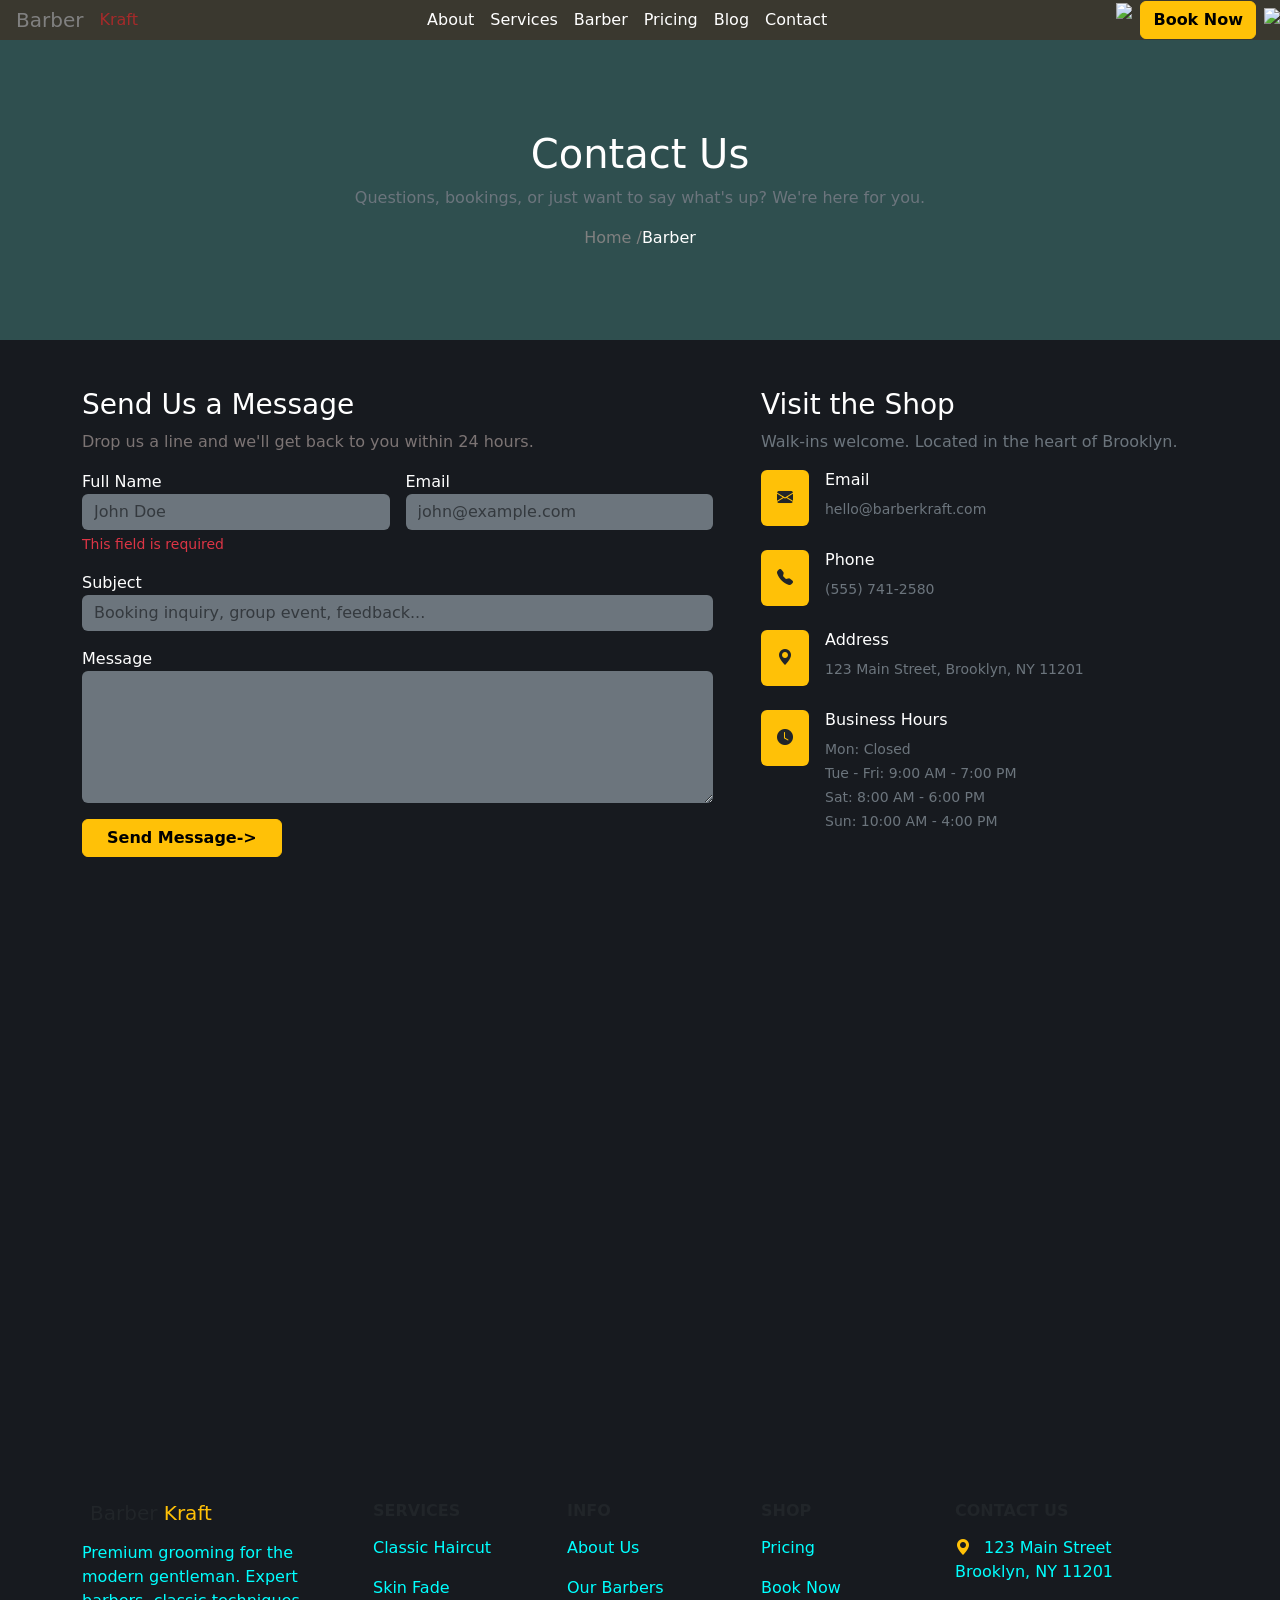
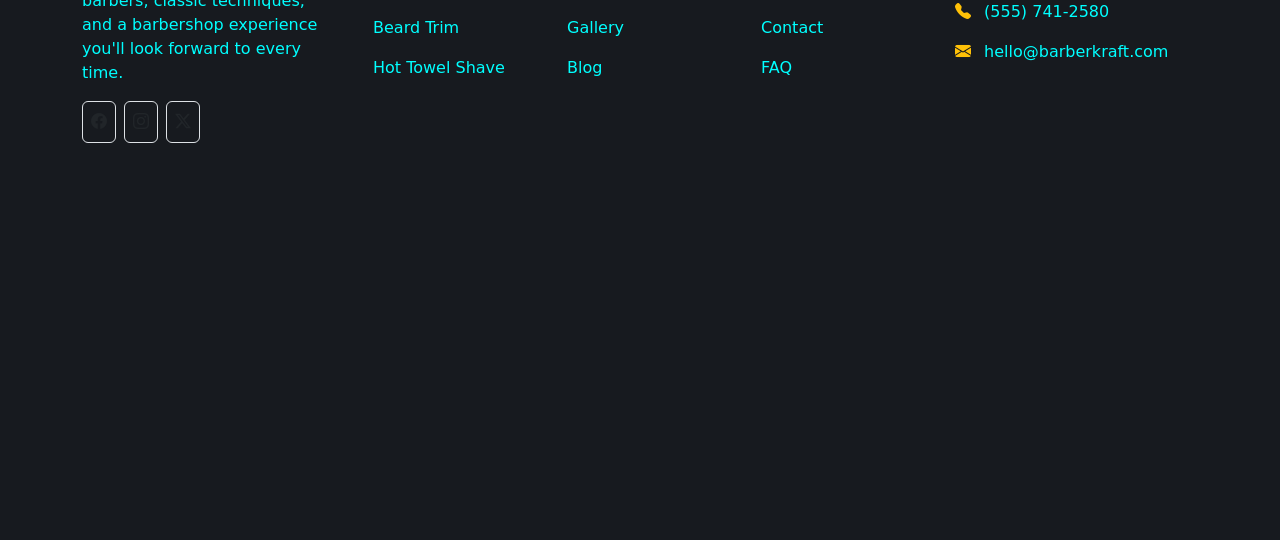
==== Hospital Project/contact.html @ c04030d6 "contact" ====
<!DOCTYPE html>
<html lang="en">
<head>
<meta charset="utf-8">
<meta name="viewport" content="width=device-width, initial-scale=1">
<title>BarberKraft</title>

<link href="https://cdn.jsdelivr.net/npm/bootstrap@5.3.8/dist/css/bootstrap.min.css" rel="stylesheet">
<link href="https://cdn.jsdelivr.net/npm/bootstrap-icons@1.11.3/font/bootstrap-icons.css" rel="stylesheet">


<body>
<div></div>
<!-- Navbar -->
<nav class="navbar navbar-expand-lg py-0 mb-0" style="background-color:rgb(58, 56, 47);">
  <div class="container-fluid px-0">
    
    <a class="navbar-brand m-0 px-3" style="color:gray" href="#">Barber</a>
    <span style="color:brown;">Kraft</span>

    <button class="navbar-toggler" type="button" data-bs-toggle="collapse" data-bs-target="#navbarNavAltMarkup">
      <span class="navbar-toggler-icon"></span>
    </button>

    <div class="collapse navbar-collapse justify-content-center" id="navbarNavAltMarkup">
      <div class="navbar-nav">
        <a class="nav-link active text-white">About</a>
        <a class="nav-link text-white">Services</a>
        <a class="nav-link text-white">Barber</a>
        <a class="nav-link text-white">Pricing</a>
        <a class="nav-link text-white">Blog</a>
        <a class="nav-link text-white">Contact</a>
      </div>
    </div>

    <div class="d-flex align-items-center gap-2">
      <img src="https://cdn-icons-png.flaticon.com/128/606/606795.png" height="35">
      <a href="#" class="btn btn-warning fw-bold">Book Now</a>
      <img src="https://cdn-icons-png.flaticon.com/128/3502/3502458.png" height="25">
    </div>

  </div>
</nav>
<div class="d-flex justify-content-center align-items-center text-center"
     style="height:300px; width:100%; background-color:darkslategray;">

  <div class="text-white">
    <h1>Contact Us</h1>
    <p class="text-secondary">
     Questions, bookings, or just want to say what's up? We're here for you.
    </p>

    <nav>
      <ol class="breadcrumb justify-content-center mb-0">
        <li style="color:gray;">Home /</li>
        <li class="breadcrumb-item">
          <a href="#" class="text-white text-decoration-none">Barber</a>
        </li>
      </ol>
    </nav>

  </div>

</div>
  <div style="height: 1800px;  width:100%; background-color: rgb(23, 26, 31);">
    <div class="container py-5">
  <div class="row g-5">

    <!-- LEFT SIDE -->
    <div class="col-lg-7">
      <h3 style="color: white;">Send Us a Message</h3>
      <p style="color:rgb(124, 116, 116)">
        Drop us a line and we'll get back to you within 24 hours.
      </p>

      <form>
        <div class="row g-3" >

          <div class="col-md-6">
            <label style="color:white">Full Name</label>
            <input type="text" class="form-control bg-secondary text-light border-0" placeholder="John Doe">
            <div class="text-danger small mt-1">This field is required</div>
          </div>
          <div class="col-md-6" style="color: white;">
            <label >Email</label>
            <input type="email" class="form-control bg-secondary text-light border-0" placeholder="john@example.com">
          </div>

          <div class="col-12">
            <label style="color:white">Subject</label>
            <input type="text" class="form-control bg-secondary text-light border-0" placeholder="Booking inquiry, group event, feedback...">
          </div>

          <div class="col-12">
            <label style="color:white">Message</label>
            <textarea class="form-control bg-secondary text-light border-0" rows="5"></textarea>
          </div>

          <div class="col-12">
            <button  class="btn btn-warning fw-semibold px-4">
              Send Message->
            </button>
          </div>

        </div>
      </form>
    </div>

    <!-- RIGHT SIDE -->
    <div class="col-lg-5">
      <h3 style="color:white">Visit the Shop</h3>
      <p class="text-secondary">
        Walk-ins welcome. Located in the heart of Brooklyn.
      </p>

      <div class="d-flex mb-4">
        <div class="bg-warning text-dark p-3 rounded me-3">
          <i class="bi bi-envelope-fill"></i>
        </div>
        <div>
          <h6 style="color:white">Email</h6>
          <small class="text-secondary">hello@barberkraft.com</small>
        </div>
      </div>

      <div class="d-flex mb-4">
        <div class="bg-warning text-dark p-3 rounded me-3">
          <i class="bi bi-telephone-fill"></i>
        </div>
        <div>
          <h6 style="color:white">Phone</h6>
          <small class="text-secondary">(555) 741-2580</small>
        </div>
      </div>

      <div class="d-flex mb-4">
        <div class="bg-warning text-dark p-3 rounded me-3">
          <i class="bi bi-geo-alt-fill"></i>
        </div>
        <div>
          <h6 style="color:white">Address</h6>
          <small class="text-secondary">
            123 Main Street, Brooklyn, NY 11201
          </small>
        </div>
      </div>

      <div class="d-flex">
        <div class="bg-warning text-dark p-3 rounded me-3">
          <i class="bi bi-clock-fill"></i>
        </div>
        <div style="height: 50px;">
          <h6 style="color:white">Business Hours</h6>
          <small class="text-secondary" style="height: 100px;">
            Mon: Closed<br>
            Tue - Fri: 9:00 AM - 7:00 PM<br>
            Sat: 8:00 AM - 6:00 PM<br>
            Sun: 10:00 AM - 4:00 PM
          </small>
        </div>
      </div>
    </div>
    <div style="height:500px ;width: 100%" >
  <div style="width:100%">
  <iframe 
    src="https://www.google.com/maps?q=New+York&output=embed"
    width="100%" 
    height="450" 
    style="border:0;" 
    allowfullscreen="" 
    loading="lazy">
  </iframe>
</div>
</div>
  <div>

  </div>
<div class="col-md-3">
      <h5 class="mb-3">
        <i class="fa-solid fa-scissors me-2"></i>
        Barber <span class="text-warning">Kraft</span>
      </h5>

      <p style="color:aqua;">
        Premium grooming for the modern gentleman. Expert barbers,
        classic techniques, and a barbershop experience you'll look forward to every time.
      </p>
      
      <div class="d-flex gap-2 mt-3">
    <link href="https://cdn.jsdelivr.net/npm/bootstrap-icons@1.11.3/font/bootstrap-icons.css" rel="stylesheet">

<div class="d-flex gap-2">

  <!-- Facebook -->
  <div class="border rounded p-2 text-center">
    <i class="bi bi-facebook"></i>
  </div>

  <!-- Instagram -->
  <div class="border rounded p-2 text-center">
    <i class="bi bi-instagram"></i>
  </div>

  <!-- X (Twitter) -->
  <div class="border rounded p-2 text-center">
    <i class="bi bi-twitter-x"></i>
  </div>

</div>
      </div>
    </div>

    <!-- Column 2 -->
    <div class="col-md-2">
      <h6 class="fw-bold mb-3">SERVICES</h6>
      <p style="color:aqua;">Classic Haircut</p>
      <p style="color:aqua;">Skin Fade</p>
      <p style="color:aqua;">Beard Trim</p>
      <p style="color:aqua;">Hot Towel Shave</p>
    </div>

    <!-- Column 3 -->
    <div class="col-md-2">
      <h6 class="fw-bold mb-3">INFO</h6>
      <p style="color:aqua;">About Us</p>
      <p style="color:aqua;">Our Barbers</p>
      <p style="color:aqua;">Gallery</p>
      <p style="color:aqua;">Blog</p>
    </div>

    <!-- Column 4 -->
    <div class="col-md-2">
      <h6 class="fw-bold mb-3">SHOP</h6>
      <p style="color:aqua;">Pricing</p>
      <p style="color:aqua;">Book Now</p>
      <p style="color:aqua;">Contact</p>
      <p style="color:aqua;">FAQ</p>
    </div>

    <!-- Column 5 -->
    <link href="https://cdn.jsdelivr.net/npm/bootstrap-icons@1.11.3/font/bootstrap-icons.css" rel="stylesheet">

<div class="col-md-3">
  <h6 class="fw-bold mb-3">CONTACT US</h6>

  <p style="color:aqua;">
    <i class="bi bi-geo-alt-fill me-2 text-warning"></i>
    123 Main Street <br>    
         Brooklyn, NY 11201
  </p>

  <p style="color:aqua;">
    <i class="bi bi-telephone-fill me-2 text-warning"></i>
    (555) 741-2580
  </p>

  <p style="color:aqua;">
    <i class="bi bi-envelope-fill me-2 text-warning"></i>
    hello@barberkraft.com
  </p>
</div>

  </div>

</div>
  </div>
  </body>
  </html>
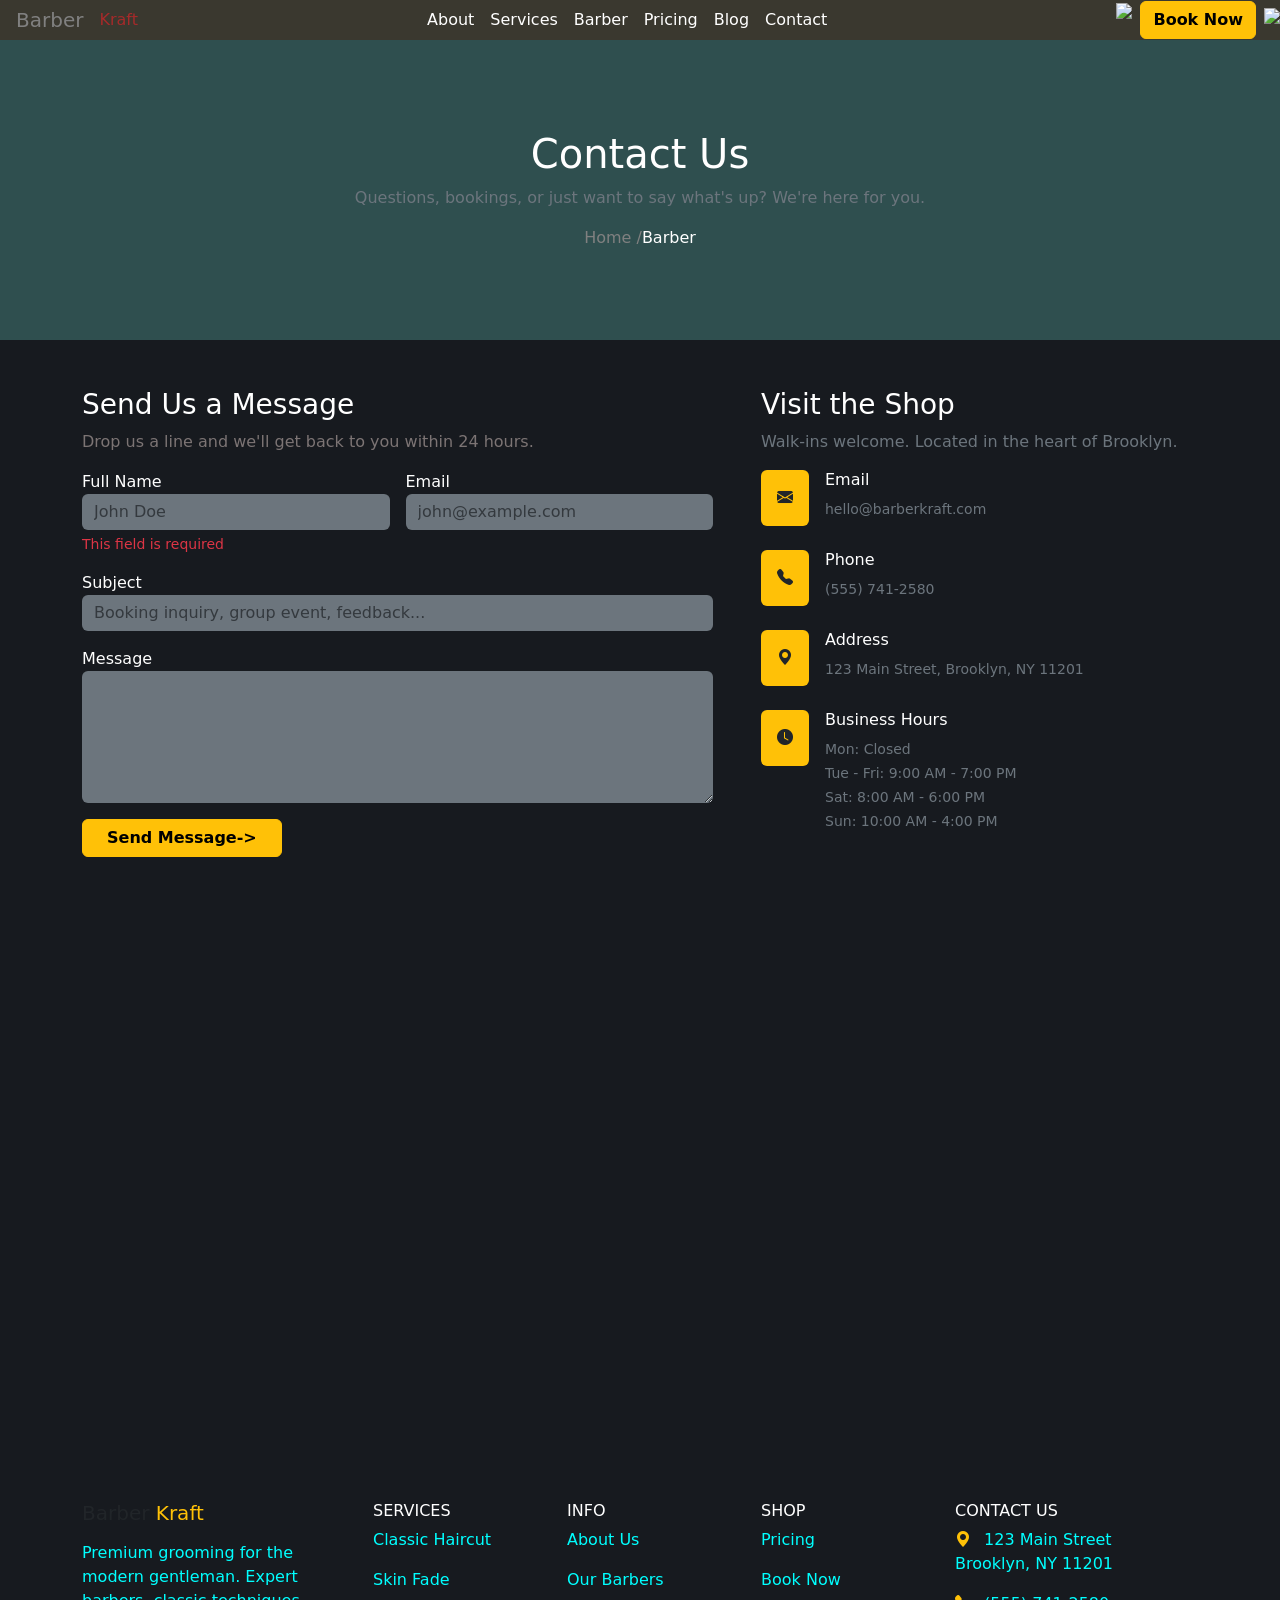
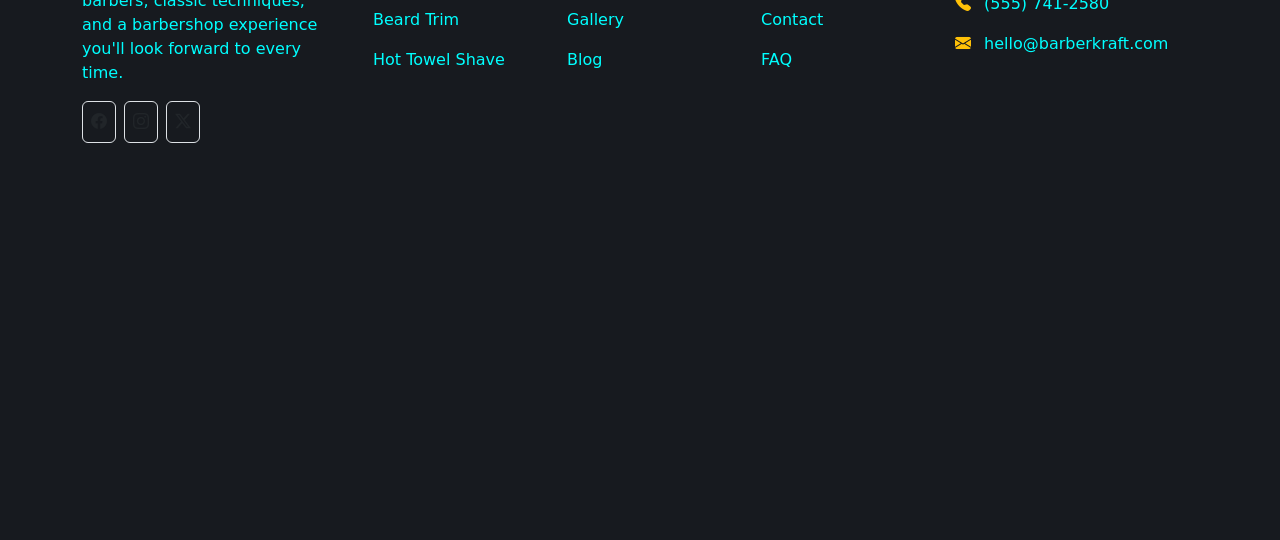
==== commit 804bd4a1: "file1" ====
--- a/Hospital Project/contact.html
+++ b/Hospital Project/contact.html
@@ -177,7 +177,7 @@
   </div>
 <div class="col-md-3">
       <h5 class="mb-3">
-        <i class="fa-solid fa-scissors me-2"></i>
+        <i  style="color: white;"></i>
         Barber <span class="text-warning">Kraft</span>
       </h5>
 
@@ -212,7 +212,7 @@
 
     <!-- Column 2 -->
     <div class="col-md-2">
-      <h6 class="fw-bold mb-3">SERVICES</h6>
+      <h6 style="color:white">SERVICES</h6>
       <p style="color:aqua;">Classic Haircut</p>
       <p style="color:aqua;">Skin Fade</p>
       <p style="color:aqua;">Beard Trim</p>
@@ -221,7 +221,7 @@
 
     <!-- Column 3 -->
     <div class="col-md-2">
-      <h6 class="fw-bold mb-3">INFO</h6>
+      <h6 style="color:white">INFO</h6>
       <p style="color:aqua;">About Us</p>
       <p style="color:aqua;">Our Barbers</p>
       <p style="color:aqua;">Gallery</p>
@@ -230,7 +230,7 @@
 
     <!-- Column 4 -->
     <div class="col-md-2">
-      <h6 class="fw-bold mb-3">SHOP</h6>
+      <h6 style="color:white">SHOP</h6>
       <p style="color:aqua;">Pricing</p>
       <p style="color:aqua;">Book Now</p>
       <p style="color:aqua;">Contact</p>
@@ -241,7 +241,7 @@
     <link href="https://cdn.jsdelivr.net/npm/bootstrap-icons@1.11.3/font/bootstrap-icons.css" rel="stylesheet">
 
 <div class="col-md-3">
-  <h6 class="fw-bold mb-3">CONTACT US</h6>
+  <h6 style="color:white">CONTACT US</h6>
 
   <p style="color:aqua;">
     <i class="bi bi-geo-alt-fill me-2 text-warning"></i>
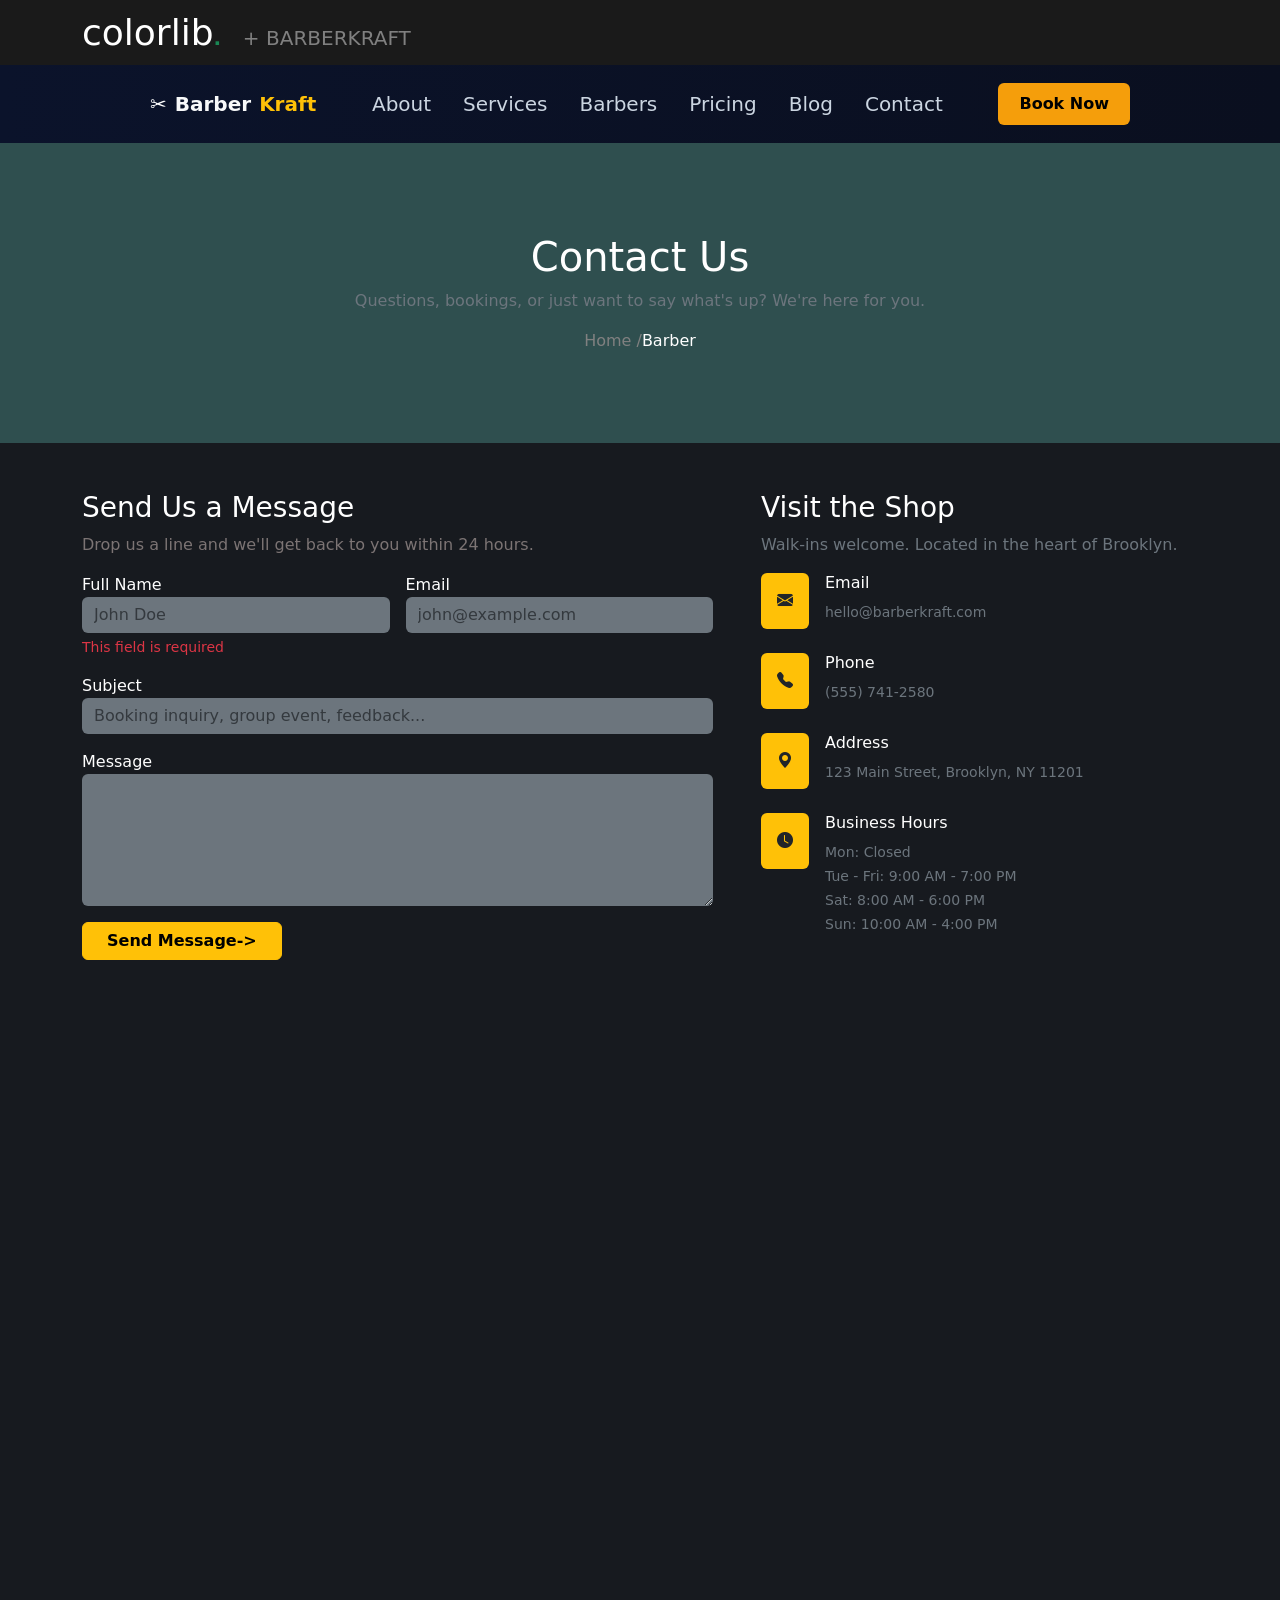
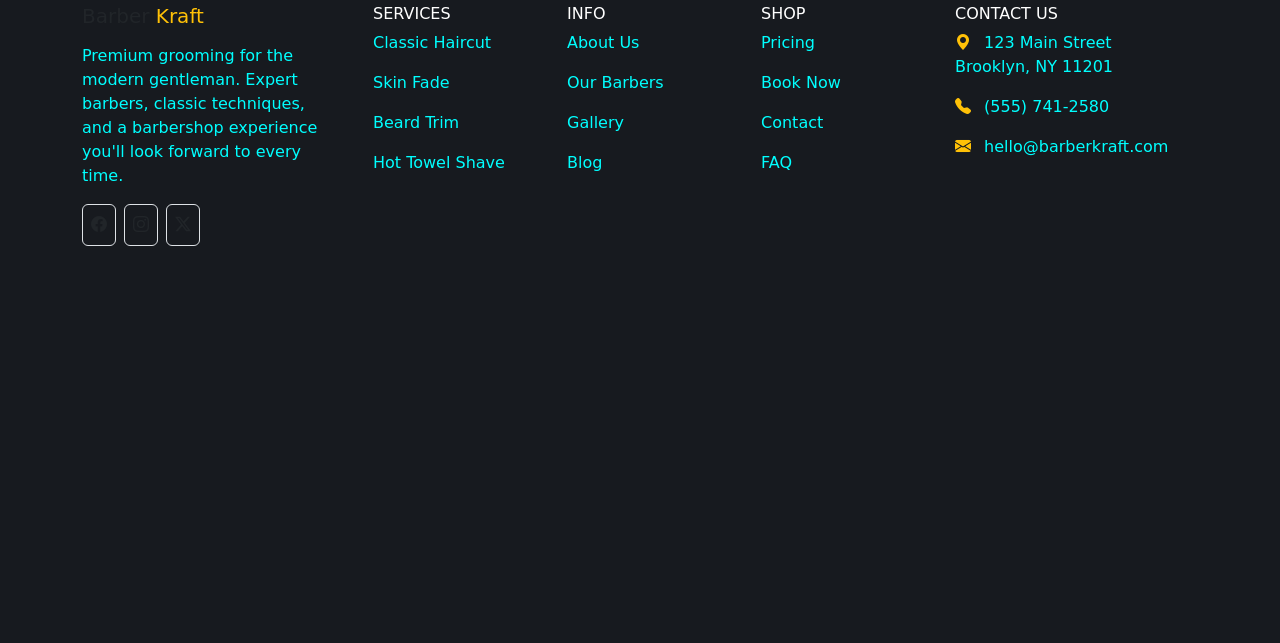
==== commit 9b0ff5d5: "yes" ====
--- a/Hospital Project/contact.html
+++ b/Hospital Project/contact.html
@@ -8,39 +8,154 @@
 <link href="https://cdn.jsdelivr.net/npm/bootstrap@5.3.8/dist/css/bootstrap.min.css" rel="stylesheet">
 <link href="https://cdn.jsdelivr.net/npm/bootstrap-icons@1.11.3/font/bootstrap-icons.css" rel="stylesheet">
 
-
+<style>
+  /* TOP HEADER */
+.top-header {
+  padding: 6px 0;
+  background-color: #1a1a1a;
+  font-size: 18px;
+}
+
+.top-header span {
+  font-size: 20px;
+}
+
+.top-header i {
+  font-size: 20px;
+  cursor: pointer;
+  transition: 0.3s;
+}
+
+.top-header i:hover {
+  color: #ffc107;
+}
+
+/* NAVBAR */
+.custom-nav {
+  background: linear-gradient(to right, #0b132b, #0a0f1f);
+  padding: 16px 0;
+  margin-top: -1px; /* remove tiny gap */
+}
+
+/* NAV LINKS */
+.nav-link {
+  color: #cbd5e1 !important;
+  font-size: 20px;
+  transition: 0.3s;
+}
+
+.nav-link:hover {
+  color: #ffffff !important;
+}
+
+/* BUTTON */
+.book-btn {
+  background-color: #f59e0b;
+  color: #000;
+  font-weight: 600;
+  padding: 8px 20px;
+  border-radius: 6px;
+  transition: 0.3s;
+}
+
+.book-btn:hover {
+  background-color: #d97706;
+  color: #fff;
+}
+
+/* NAVBAR SIDE SPACING */
+.nav-space {
+  padding-left: 150px;
+  padding-right: 150px;
+}
+
+/* RESPONSIVE */
+@media (max-width: 768px) {
+  .nav-space {
+    padding-left: 15px;
+    padding-right: 15px;
+  }
+}
+
+</style>
 <body>
 <div></div>
-<!-- Navbar -->
-<nav class="navbar navbar-expand-lg py-0 mb-0" style="background-color:rgb(58, 56, 47);">
-  <div class="container-fluid px-0">
-    
-    <a class="navbar-brand m-0 px-3" style="color:gray" href="#">Barber</a>
-    <span style="color:brown;">Kraft</span>
-
-    <button class="navbar-toggler" type="button" data-bs-toggle="collapse" data-bs-target="#navbarNavAltMarkup">
+<!-- TOP HEADER -->
+<div class="top-header text-light  ">
+  <div class="container d-flex justify-content-between align-items-center">
+
+    <!-- Left -->
+    <div>
+      <span class="fw-bold text-success"><span style="color: white;font-weight: normal;font-size: 36px;">colorlib</span>.</span>
+      <span class="ms-3" style="color: gray;">+ BARBERKRAFT</span>
+    </div>
+
+    <!-- Right Icons -->
+    <div class="d-flex align-items-center gap-4">
+
+      <i class="fas fa-desktop"></i>
+      <i class="fas fa-tablet-alt"></i>
+      <i class="fas fa-mobile-alt"></i>
+
+      <i class="far fa-heart"></i>
+
+      <i class="fas fa-shopping-cart text-success"></i>
+
+      <i class="fas fa-times"></i>
+
+    </div>
+
+  </div>
+</div>
+
+<!-- NAVBAR -->
+<nav class="navbar navbar-expand-lg navbar-dark custom-nav">
+  <div class="container-fluid nav-space">
+
+    <!-- Logo -->
+    <a class="navbar-brand d-flex align-items-center gap-2" href="#">
+      <span style="font-size:20px;">✂️</span>
+      <span class="fw-bold text-light">Barber</span>
+      <span class="fw-bold text-warning">Kraft</span>
+    </a>
+
+    <!-- Toggle -->
+    <button class="navbar-toggler" type="button" data-bs-toggle="collapse" data-bs-target="#nav">
       <span class="navbar-toggler-icon"></span>
     </button>
 
-    <div class="collapse navbar-collapse justify-content-center" id="navbarNavAltMarkup">
-      <div class="navbar-nav">
-        <a class="nav-link active text-white">About</a>
-        <a class="nav-link text-white">Services</a>
-        <a class="nav-link text-white">Barber</a>
-        <a class="nav-link text-white">Pricing</a>
-        <a class="nav-link text-white">Blog</a>
-        <a class="nav-link text-white">Contact</a>
-      </div>
-    </div>
-
-    <div class="d-flex align-items-center gap-2">
-      <img src="https://cdn-icons-png.flaticon.com/128/606/606795.png" height="35">
-      <a href="#" class="btn btn-warning fw-bold">Book Now</a>
-      <img src="https://cdn-icons-png.flaticon.com/128/3502/3502458.png" height="25">
-    </div>
-
+    <!-- Menu -->
+    <div class="collapse navbar-collapse" id="nav">
+
+      <!-- Center Menu -->
+      <ul class="navbar-nav mx-auto text-center gap-lg-3">
+
+        <li class="nav-item"><a class="nav-link" href="./File3.html">About</a></li>
+        <li class="nav-item"><a class="nav-link" href="./File4.html">Services</a></li>
+        <li class="nav-item"><a class="nav-link" href="./file1.html">Barbers</a></li>
+        <li class="nav-item"><a class="nav-link" href="./file2.html">Pricing</a></li>
+        <li class="nav-item"><a class="nav-link" href="./index.html">Blog</a></li>
+        <li class="nav-item"><a class="nav-link" href="./contact.html">Contact</a></li>
+
+      </ul>
+
+      <!-- Right Side -->
+      <div class="d-flex align-items-center gap-3">
+
+        <!-- Small Icon -->
+        <i class="fas fa-sun text-light"></i>
+
+        <!-- Button -->
+        <a href="#" class="btn book-btn">Book Now</a>
+
+      </div>
+
+    </div>
   </div>
 </nav>
+
+
+
 <div class="d-flex justify-content-center align-items-center text-center"
      style="height:300px; width:100%; background-color:darkslategray;">
 
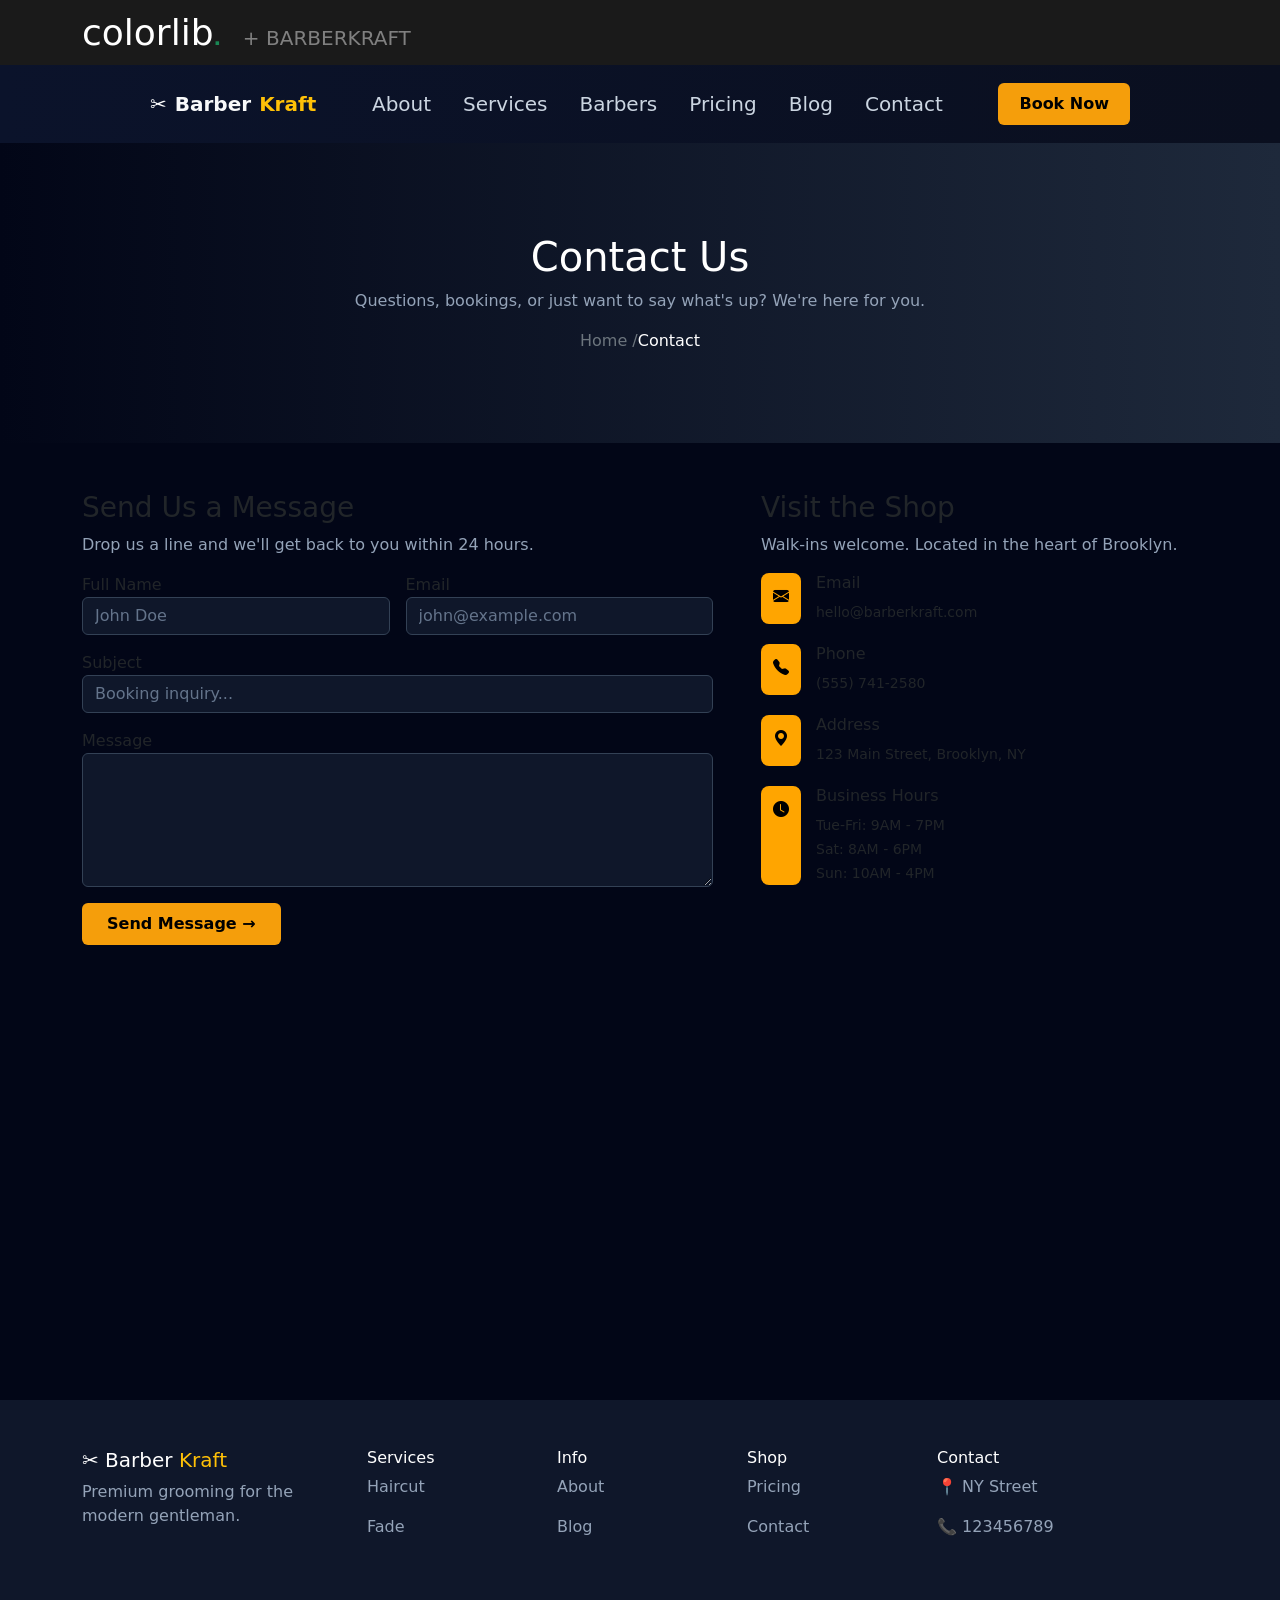
==== commit 67919914: "yes" ====
--- a/Hospital Project/contact.html
+++ b/Hospital Project/contact.html
@@ -9,6 +9,62 @@
 <link href="https://cdn.jsdelivr.net/npm/bootstrap-icons@1.11.3/font/bootstrap-icons.css" rel="stylesheet">
 
 <style>
+  .hero-section {
+  height: 300px;
+  background: linear-gradient(to right, #020617, #1e293b);
+  color: white;
+}
+
+.main-section {
+  background: #020617;
+}
+
+.sub-text {
+  color: #94a3b8;
+}
+
+.custom-input {
+  background: #0f172a;
+  border: 1px solid #334155;
+  color: white;
+}
+
+.custom-input::placeholder {
+  color: #64748b;
+}
+
+.book-btn {
+  background: orange;
+  color: black;
+  font-weight: bold;
+}
+
+.book-btn:hover {
+  background: #d97706;
+  color: white;
+}
+
+.contact-box {
+  display: flex;
+  gap: 15px;
+  margin-bottom: 20px;
+}
+
+.contact-box i {
+  background: orange;
+  color: black;
+  padding: 12px;
+  border-radius: 8px;
+}
+
+.footer {
+  background: #0f172a;
+  color: white;
+}
+
+.footer p {
+  color: #94a3b8;
+}
   /* TOP HEADER */
 .top-header {
   padding: 6px 0;
@@ -156,229 +212,162 @@
 
 
 
-<div class="d-flex justify-content-center align-items-center text-center"
-     style="height:300px; width:100%; background-color:darkslategray;">
-
-  <div class="text-white">
+<!-- HERO -->
+<div class="d-flex justify-content-center align-items-center text-center hero-section">
+  <div>
     <h1>Contact Us</h1>
-    <p class="text-secondary">
-     Questions, bookings, or just want to say what's up? We're here for you.
+    <p class="sub-text">
+      Questions, bookings, or just want to say what's up? We're here for you.
     </p>
 
-    <nav>
-      <ol class="breadcrumb justify-content-center mb-0">
-        <li style="color:gray;">Home /</li>
-        <li class="breadcrumb-item">
-          <a href="#" class="text-white text-decoration-none">Barber</a>
-        </li>
-      </ol>
-    </nav>
-
-  </div>
-
+    <ol class="breadcrumb justify-content-center mb-0">
+      <li class="text-secondary">Home /</li>
+      <li class="breadcrumb-item">
+        <a href="#" class="text-white text-decoration-none">Contact</a>
+      </li>
+    </ol>
+  </div>
 </div>
-  <div style="height: 1800px;  width:100%; background-color: rgb(23, 26, 31);">
-    <div class="container py-5">
-  <div class="row g-5">
-
-    <!-- LEFT SIDE -->
-    <div class="col-lg-7">
-      <h3 style="color: white;">Send Us a Message</h3>
-      <p style="color:rgb(124, 116, 116)">
-        Drop us a line and we'll get back to you within 24 hours.
-      </p>
-
-      <form>
-        <div class="row g-3" >
-
-          <div class="col-md-6">
-            <label style="color:white">Full Name</label>
-            <input type="text" class="form-control bg-secondary text-light border-0" placeholder="John Doe">
-            <div class="text-danger small mt-1">This field is required</div>
-          </div>
-          <div class="col-md-6" style="color: white;">
-            <label >Email</label>
-            <input type="email" class="form-control bg-secondary text-light border-0" placeholder="john@example.com">
-          </div>
-
-          <div class="col-12">
-            <label style="color:white">Subject</label>
-            <input type="text" class="form-control bg-secondary text-light border-0" placeholder="Booking inquiry, group event, feedback...">
-          </div>
-
-          <div class="col-12">
-            <label style="color:white">Message</label>
-            <textarea class="form-control bg-secondary text-light border-0" rows="5"></textarea>
-          </div>
-
-          <div class="col-12">
-            <button  class="btn btn-warning fw-semibold px-4">
-              Send Message->
-            </button>
-          </div>
-
-        </div>
-      </form>
-    </div>
-
-    <!-- RIGHT SIDE -->
-    <div class="col-lg-5">
-      <h3 style="color:white">Visit the Shop</h3>
-      <p class="text-secondary">
-        Walk-ins welcome. Located in the heart of Brooklyn.
-      </p>
-
-      <div class="d-flex mb-4">
-        <div class="bg-warning text-dark p-3 rounded me-3">
+
+<!-- MAIN -->
+<div class="main-section">
+  <div class="container py-5">
+    <div class="row g-5">
+
+      <!-- LEFT -->
+      <div class="col-lg-7">
+        <h3>Send Us a Message</h3>
+        <p class="sub-text">
+          Drop us a line and we'll get back to you within 24 hours.
+        </p>
+
+        <form>
+          <div class="row g-3">
+
+            <div class="col-md-6">
+              <label>Full Name</label>
+              <input type="text" class="form-control custom-input" placeholder="John Doe">
+            </div>
+
+            <div class="col-md-6">
+              <label>Email</label>
+              <input type="email" class="form-control custom-input" placeholder="john@example.com">
+            </div>
+
+            <div class="col-12">
+              <label>Subject</label>
+              <input type="text" class="form-control custom-input" placeholder="Booking inquiry...">
+            </div>
+
+            <div class="col-12">
+              <label>Message</label>
+              <textarea class="form-control custom-input" rows="5"></textarea>
+            </div>
+
+            <div class="col-12">
+              <button class="btn book-btn px-4">
+                Send Message →
+              </button>
+            </div>
+
+          </div>
+        </form>
+      </div>
+
+      <!-- RIGHT -->
+      <div class="col-lg-5">
+        <h3>Visit the Shop</h3>
+        <p class="sub-text">
+          Walk-ins welcome. Located in the heart of Brooklyn.
+        </p>
+
+        <div class="contact-box">
           <i class="bi bi-envelope-fill"></i>
-        </div>
-        <div>
-          <h6 style="color:white">Email</h6>
-          <small class="text-secondary">hello@barberkraft.com</small>
+          <div>
+            <h6>Email</h6>
+            <small>hello@barberkraft.com</small>
+          </div>
+        </div>
+
+        <div class="contact-box">
+          <i class="bi bi-telephone-fill"></i>
+          <div>
+            <h6>Phone</h6>
+            <small>(555) 741-2580</small>
+          </div>
+        </div>
+
+        <div class="contact-box">
+          <i class="bi bi-geo-alt-fill"></i>
+          <div>
+            <h6>Address</h6>
+            <small>123 Main Street, Brooklyn, NY</small>
+          </div>
+        </div>
+
+        <div class="contact-box">
+          <i class="bi bi-clock-fill"></i>
+          <div>
+            <h6>Business Hours</h6>
+            <small>
+              Tue-Fri: 9AM - 7PM<br>
+              Sat: 8AM - 6PM<br>
+              Sun: 10AM - 4PM
+            </small>
+          </div>
         </div>
       </div>
 
-      <div class="d-flex mb-4">
-        <div class="bg-warning text-dark p-3 rounded me-3">
-          <i class="bi bi-telephone-fill"></i>
-        </div>
-        <div>
-          <h6 style="color:white">Phone</h6>
-          <small class="text-secondary">(555) 741-2580</small>
-        </div>
-      </div>
-
-      <div class="d-flex mb-4">
-        <div class="bg-warning text-dark p-3 rounded me-3">
-          <i class="bi bi-geo-alt-fill"></i>
-        </div>
-        <div>
-          <h6 style="color:white">Address</h6>
-          <small class="text-secondary">
-            123 Main Street, Brooklyn, NY 11201
-          </small>
-        </div>
-      </div>
-
-      <div class="d-flex">
-        <div class="bg-warning text-dark p-3 rounded me-3">
-          <i class="bi bi-clock-fill"></i>
-        </div>
-        <div style="height: 50px;">
-          <h6 style="color:white">Business Hours</h6>
-          <small class="text-secondary" style="height: 100px;">
-            Mon: Closed<br>
-            Tue - Fri: 9:00 AM - 7:00 PM<br>
-            Sat: 8:00 AM - 6:00 PM<br>
-            Sun: 10:00 AM - 4:00 PM
-          </small>
-        </div>
-      </div>
-    </div>
-    <div style="height:500px ;width: 100%" >
-  <div style="width:100%">
+    </div>
+  </div>
+
+  <!-- MAP -->
   <iframe 
     src="https://www.google.com/maps?q=New+York&output=embed"
-    width="100%" 
-    height="450" 
-    style="border:0;" 
-    allowfullscreen="" 
-    loading="lazy">
+    width="100%" height="400" style="border:0;">
   </iframe>
+
+  <!-- FOOTER -->
+  <div class="footer py-5">
+    <div class="container">
+      <div class="row">
+
+        <div class="col-md-3">
+          <h5>✂️ Barber <span class="text-warning">Kraft</span></h5>
+          <p class="sub-text">
+            Premium grooming for the modern gentleman.
+          </p>
+        </div>
+
+        <div class="col-md-2">
+          <h6>Services</h6>
+          <p>Haircut</p>
+          <p>Fade</p>
+        </div>
+
+        <div class="col-md-2">
+          <h6>Info</h6>
+          <p>About</p>
+          <p>Blog</p>
+        </div>
+
+        <div class="col-md-2">
+          <h6>Shop</h6>
+          <p>Pricing</p>
+          <p>Contact</p>
+        </div>
+
+        <div class="col-md-3">
+          <h6>Contact</h6>
+          <p>📍 NY Street</p>
+          <p>📞 123456789</p>
+        </div>
+
+      </div>
+    </div>
+  </div>
+
 </div>
-</div>
-  <div>
-
-  </div>
-<div class="col-md-3">
-      <h5 class="mb-3">
-        <i  style="color: white;"></i>
-        Barber <span class="text-warning">Kraft</span>
-      </h5>
-
-      <p style="color:aqua;">
-        Premium grooming for the modern gentleman. Expert barbers,
-        classic techniques, and a barbershop experience you'll look forward to every time.
-      </p>
-      
-      <div class="d-flex gap-2 mt-3">
-    <link href="https://cdn.jsdelivr.net/npm/bootstrap-icons@1.11.3/font/bootstrap-icons.css" rel="stylesheet">
-
-<div class="d-flex gap-2">
-
-  <!-- Facebook -->
-  <div class="border rounded p-2 text-center">
-    <i class="bi bi-facebook"></i>
-  </div>
-
-  <!-- Instagram -->
-  <div class="border rounded p-2 text-center">
-    <i class="bi bi-instagram"></i>
-  </div>
-
-  <!-- X (Twitter) -->
-  <div class="border rounded p-2 text-center">
-    <i class="bi bi-twitter-x"></i>
-  </div>
-
-</div>
-      </div>
-    </div>
-
-    <!-- Column 2 -->
-    <div class="col-md-2">
-      <h6 style="color:white">SERVICES</h6>
-      <p style="color:aqua;">Classic Haircut</p>
-      <p style="color:aqua;">Skin Fade</p>
-      <p style="color:aqua;">Beard Trim</p>
-      <p style="color:aqua;">Hot Towel Shave</p>
-    </div>
-
-    <!-- Column 3 -->
-    <div class="col-md-2">
-      <h6 style="color:white">INFO</h6>
-      <p style="color:aqua;">About Us</p>
-      <p style="color:aqua;">Our Barbers</p>
-      <p style="color:aqua;">Gallery</p>
-      <p style="color:aqua;">Blog</p>
-    </div>
-
-    <!-- Column 4 -->
-    <div class="col-md-2">
-      <h6 style="color:white">SHOP</h6>
-      <p style="color:aqua;">Pricing</p>
-      <p style="color:aqua;">Book Now</p>
-      <p style="color:aqua;">Contact</p>
-      <p style="color:aqua;">FAQ</p>
-    </div>
-
-    <!-- Column 5 -->
-    <link href="https://cdn.jsdelivr.net/npm/bootstrap-icons@1.11.3/font/bootstrap-icons.css" rel="stylesheet">
-
-<div class="col-md-3">
-  <h6 style="color:white">CONTACT US</h6>
-
-  <p style="color:aqua;">
-    <i class="bi bi-geo-alt-fill me-2 text-warning"></i>
-    123 Main Street <br>    
-         Brooklyn, NY 11201
-  </p>
-
-  <p style="color:aqua;">
-    <i class="bi bi-telephone-fill me-2 text-warning"></i>
-    (555) 741-2580
-  </p>
-
-  <p style="color:aqua;">
-    <i class="bi bi-envelope-fill me-2 text-warning"></i>
-    hello@barberkraft.com
-  </p>
-</div>
-
-  </div>
-
-</div>
-  </div>
   </body>
   </html>
   
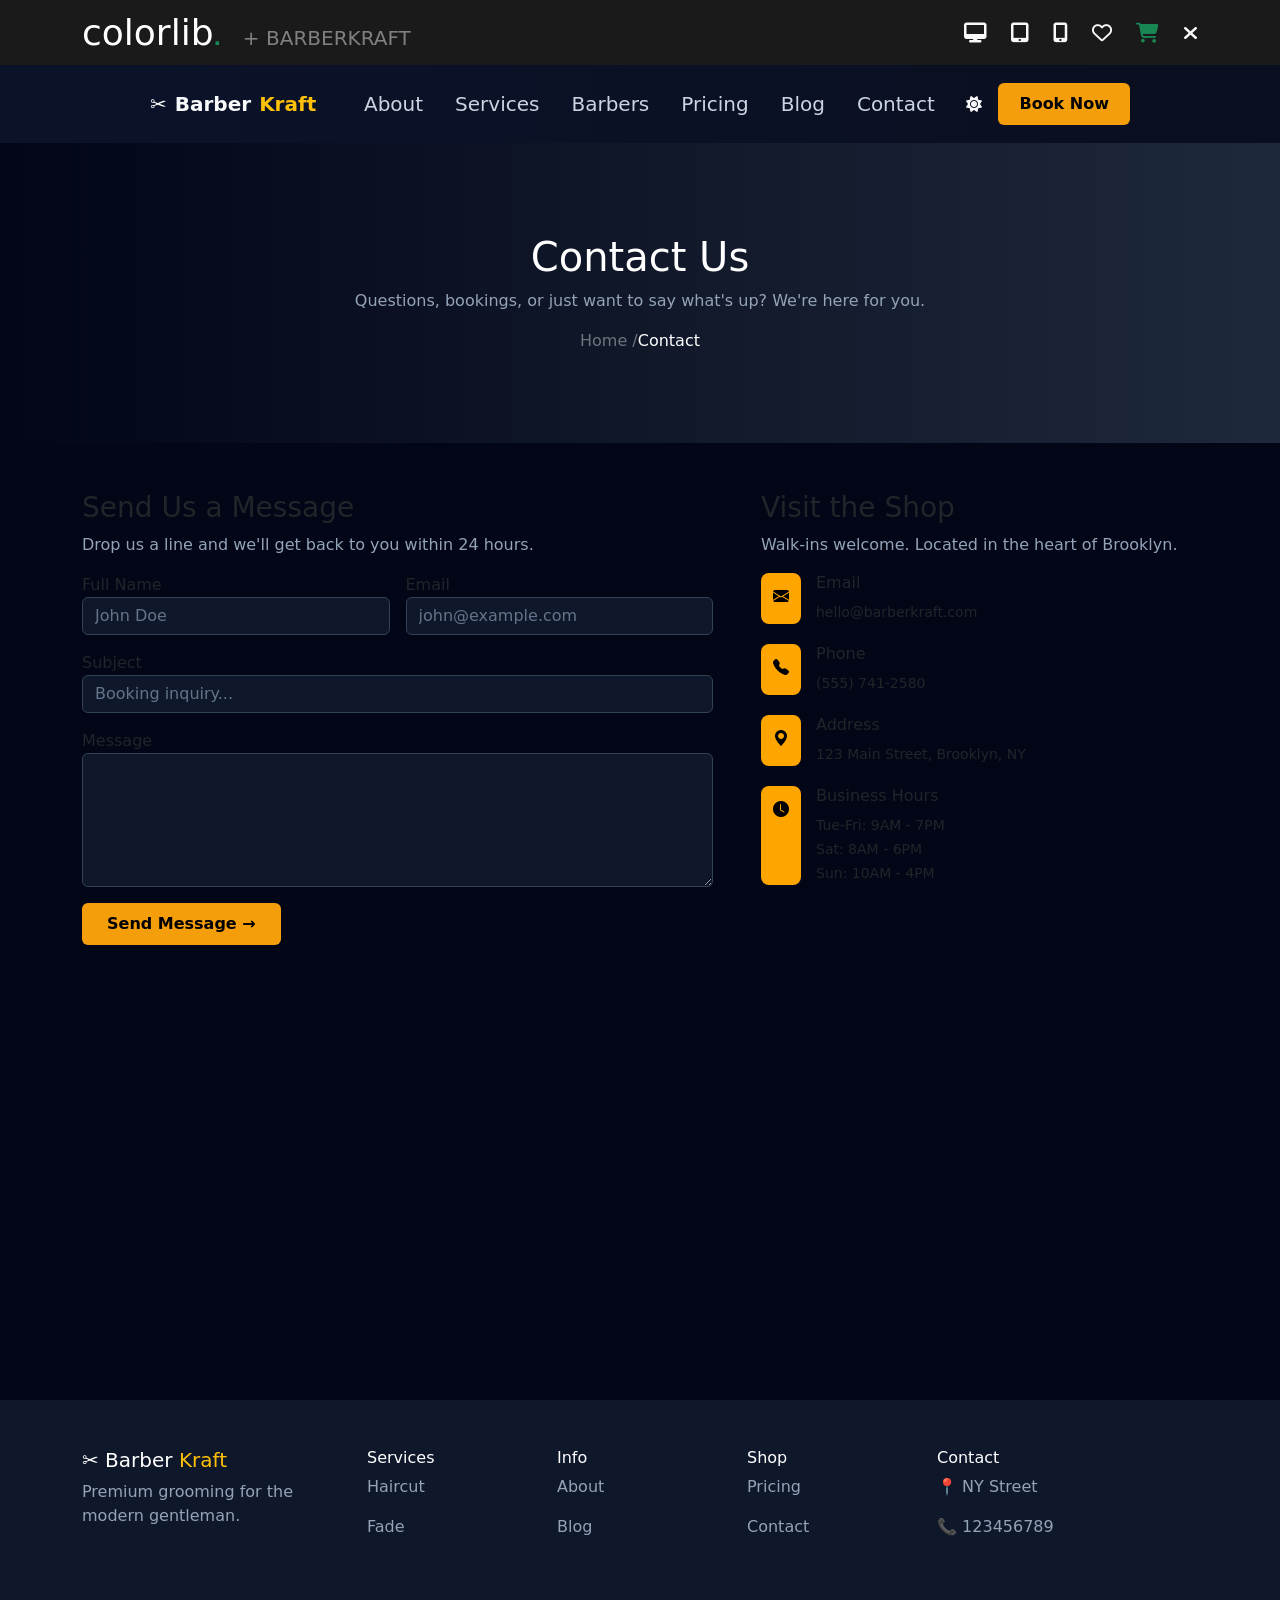
==== commit 0ac7f162: "chnages made" ====
--- a/Hospital Project/contact.html
+++ b/Hospital Project/contact.html
@@ -5,6 +5,9 @@
 <meta name="viewport" content="width=device-width, initial-scale=1">
 <title>BarberKraft</title>
 
+  <!-- Bootstrap CSS -->
+   <link rel="stylesheet" href="https://cdnjs.cloudflare.com/ajax/libs/font-awesome/6.5.0/css/all.min.css">
+  <link href="https://cdn.jsdelivr.net/npm/bootstrap@5.3.8/dist/css/bootstrap.min.css" rel="stylesheet">
 <link href="https://cdn.jsdelivr.net/npm/bootstrap@5.3.8/dist/css/bootstrap.min.css" rel="stylesheet">
 <link href="https://cdn.jsdelivr.net/npm/bootstrap-icons@1.11.3/font/bootstrap-icons.css" rel="stylesheet">
 
@@ -135,7 +138,8 @@
 
 </style>
 <body>
-<div></div>
+
+<!-- TOP HEADER -->
 <!-- TOP HEADER -->
 <div class="top-header text-light  ">
   <div class="container d-flex justify-content-between align-items-center">
@@ -163,7 +167,6 @@
 
   </div>
 </div>
-
 <!-- NAVBAR -->
 <nav class="navbar navbar-expand-lg navbar-dark custom-nav">
   <div class="container-fluid nav-space">
@@ -368,6 +371,11 @@
   </div>
 
 </div>
-  </body>
-  </html>
+
+
+
+<!-- Bootstrap JS -->
+<script src="https://cdn.jsdelivr.net/npm/bootstrap@5.3.8/dist/js/bootstrap.bundle.min.js"></script>
+</body>
+</html>
   
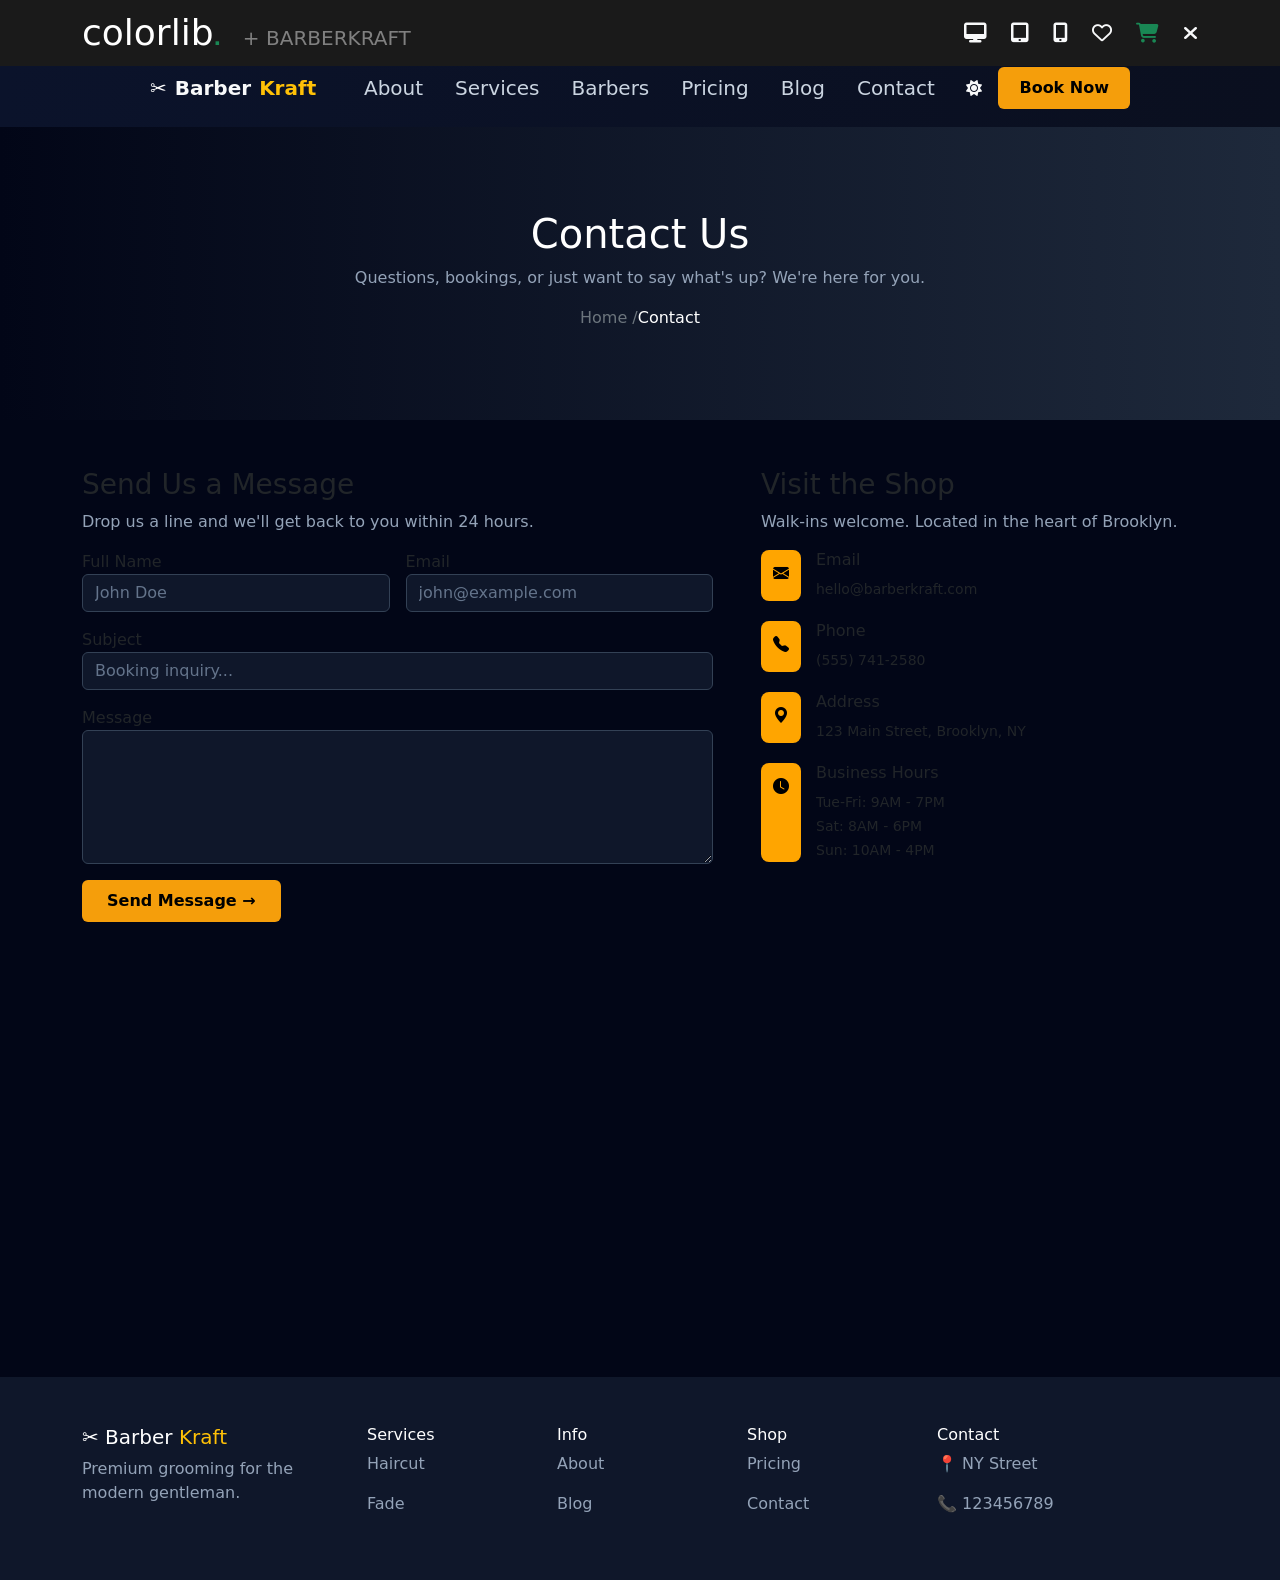
==== commit fdaa9779: "yes complted" ====
--- a/Hospital Project/contact.html
+++ b/Hospital Project/contact.html
@@ -11,132 +11,7 @@
 <link href="https://cdn.jsdelivr.net/npm/bootstrap@5.3.8/dist/css/bootstrap.min.css" rel="stylesheet">
 <link href="https://cdn.jsdelivr.net/npm/bootstrap-icons@1.11.3/font/bootstrap-icons.css" rel="stylesheet">
 
-<style>
-  .hero-section {
-  height: 300px;
-  background: linear-gradient(to right, #020617, #1e293b);
-  color: white;
-}
-
-.main-section {
-  background: #020617;
-}
-
-.sub-text {
-  color: #94a3b8;
-}
-
-.custom-input {
-  background: #0f172a;
-  border: 1px solid #334155;
-  color: white;
-}
-
-.custom-input::placeholder {
-  color: #64748b;
-}
-
-.book-btn {
-  background: orange;
-  color: black;
-  font-weight: bold;
-}
-
-.book-btn:hover {
-  background: #d97706;
-  color: white;
-}
-
-.contact-box {
-  display: flex;
-  gap: 15px;
-  margin-bottom: 20px;
-}
-
-.contact-box i {
-  background: orange;
-  color: black;
-  padding: 12px;
-  border-radius: 8px;
-}
-
-.footer {
-  background: #0f172a;
-  color: white;
-}
-
-.footer p {
-  color: #94a3b8;
-}
-  /* TOP HEADER */
-.top-header {
-  padding: 6px 0;
-  background-color: #1a1a1a;
-  font-size: 18px;
-}
-
-.top-header span {
-  font-size: 20px;
-}
-
-.top-header i {
-  font-size: 20px;
-  cursor: pointer;
-  transition: 0.3s;
-}
-
-.top-header i:hover {
-  color: #ffc107;
-}
-
-/* NAVBAR */
-.custom-nav {
-  background: linear-gradient(to right, #0b132b, #0a0f1f);
-  padding: 16px 0;
-  margin-top: -1px; /* remove tiny gap */
-}
-
-/* NAV LINKS */
-.nav-link {
-  color: #cbd5e1 !important;
-  font-size: 20px;
-  transition: 0.3s;
-}
-
-.nav-link:hover {
-  color: #ffffff !important;
-}
-
-/* BUTTON */
-.book-btn {
-  background-color: #f59e0b;
-  color: #000;
-  font-weight: 600;
-  padding: 8px 20px;
-  border-radius: 6px;
-  transition: 0.3s;
-}
-
-.book-btn:hover {
-  background-color: #d97706;
-  color: #fff;
-}
-
-/* NAVBAR SIDE SPACING */
-.nav-space {
-  padding-left: 150px;
-  padding-right: 150px;
-}
-
-/* RESPONSIVE */
-@media (max-width: 768px) {
-  .nav-space {
-    padding-left: 15px;
-    padding-right: 15px;
-  }
-}
-
-</style>
+<link rel="stylesheet" href="./Assets/contact.css">
 <body>
 
 <!-- TOP HEADER -->
--- a/Hospital Project/Assets/contact.css
+++ b/Hospital Project/Assets/contact.css
@@ -0,0 +1,145 @@
+
+  /* FIX TOP HEADER */
+.top-header {
+  position: fixed;
+  top: 0;
+  width: 100%;
+  z-index: 9999;
+}
+
+/* FIX NAVBAR BELOW HEADER */
+.custom-nav {
+  position: fixed;
+  top: 50px; /* height of top-header */
+  width: 100%;
+  z-index: 9998;
+}
+
+/* PREVENT CONTENT HIDING */
+body {
+  padding-top: 120px; /* adjust total height */
+}
+  .hero-section {
+  height: 300px;
+  background: linear-gradient(to right, #020617, #1e293b);
+  color: white;
+}
+
+.main-section {
+  background: #020617;
+}
+
+.sub-text {
+  color: #94a3b8;
+}
+
+.custom-input {
+  background: #0f172a;
+  border: 1px solid #334155;
+  color: white;
+}
+
+.custom-input::placeholder {
+  color: #64748b;
+}
+
+.book-btn {
+  background: orange;
+  color: black;
+  font-weight: bold;
+}
+
+.book-btn:hover {
+  background: #d97706;
+  color: white;
+}
+
+.contact-box {
+  display: flex;
+  gap: 15px;
+  margin-bottom: 20px;
+}
+
+.contact-box i {
+  background: orange;
+  color: black;
+  padding: 12px;
+  border-radius: 8px;
+}
+
+.footer {
+  background: #0f172a;
+  color: white;
+}
+
+.footer p {
+  color: #94a3b8;
+}
+  /* TOP HEADER */
+.top-header {
+  padding: 6px 0;
+  background-color: #1a1a1a;
+  font-size: 18px;
+}
+
+.top-header span {
+  font-size: 20px;
+}
+
+.top-header i {
+  font-size: 20px;
+  cursor: pointer;
+  transition: 0.3s;
+}
+
+.top-header i:hover {
+  color: #ffc107;
+}
+
+/* NAVBAR */
+.custom-nav {
+  background: linear-gradient(to right, #0b132b, #0a0f1f);
+  padding: 16px 0;
+  margin-top: -1px; /* remove tiny gap */
+}
+
+/* NAV LINKS */
+.nav-link {
+  color: #cbd5e1 !important;
+  font-size: 20px;
+  transition: 0.3s;
+}
+
+.nav-link:hover {
+  color: #ffffff !important;
+}
+
+/* BUTTON */
+.book-btn {
+  background-color: #f59e0b;
+  color: #000;
+  font-weight: 600;
+  padding: 8px 20px;
+  border-radius: 6px;
+  transition: 0.3s;
+}
+
+.book-btn:hover {
+  background-color: #d97706;
+  color: #fff;
+}
+
+/* NAVBAR SIDE SPACING */
+.nav-space {
+  padding-left: 150px;
+  padding-right: 150px;
+}
+
+/* RESPONSIVE */
+@media (max-width: 768px) {
+  .nav-space {
+    padding-left: 15px;
+    padding-right: 15px;
+  }
+}
+
